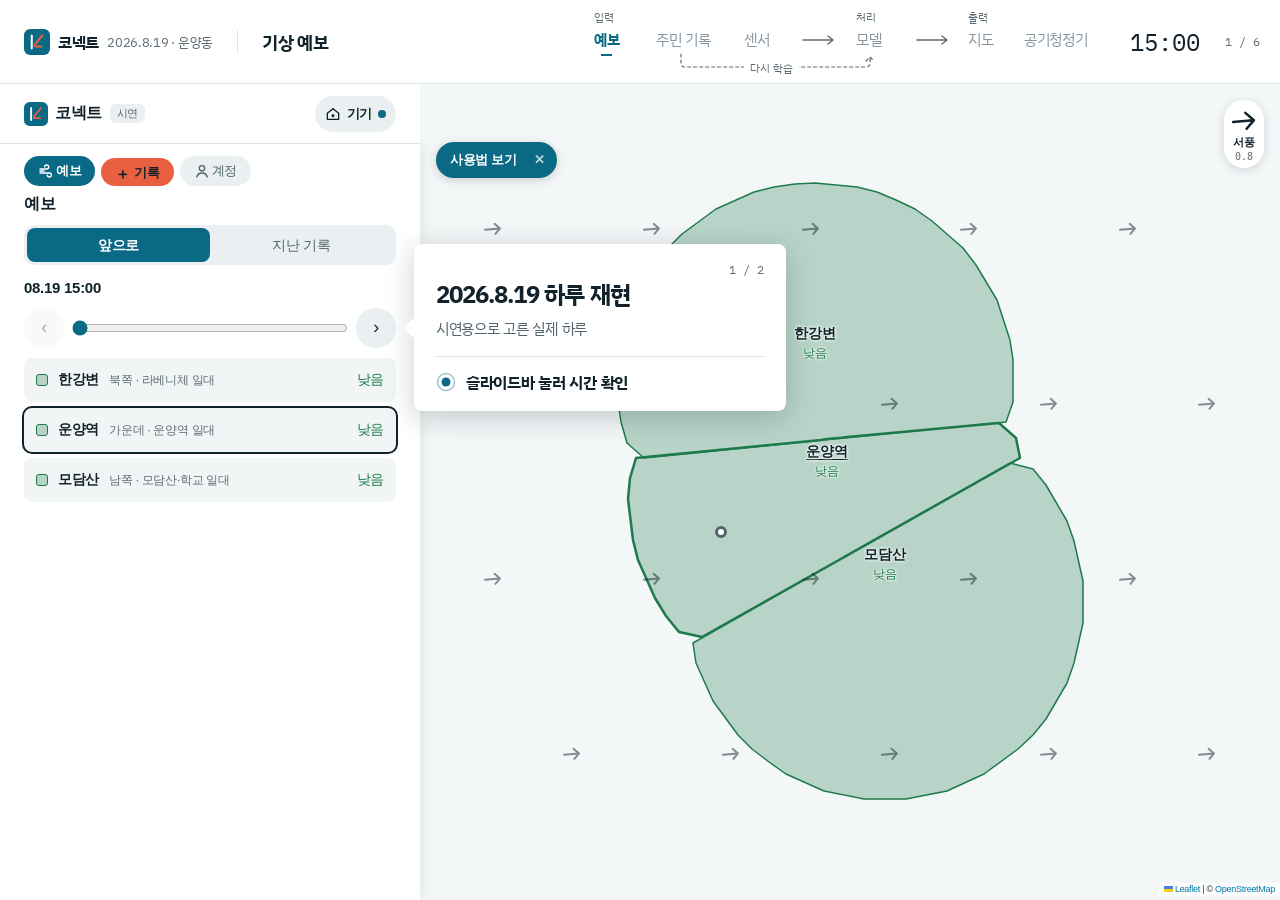
==== demo/index.html @ 304fc971 "부스 시연 웹 추가: 로컬(8765)과 배포본 ?demo=1 에서 열기 Co-Authored-By: Claude Opus 5.5 <noreply@anthropic.com>" ====
<!doctype html>
<html lang="ko"><head><meta charset="UTF-8"><meta name="viewport" content="width=device-width,initial-scale=1">
<title>코넥트 시연</title>
<link rel="icon" type="image/svg+xml" href="../assets/logo.svg">
<link rel="stylesheet" href="demo.css?v=12"></head>
<body>
<header id="bar">
 <div class="brand"><svg viewBox="0 0 64 64" aria-hidden="true"><rect width="64" height="64" rx="15" fill="#0A6A85"/><g transform="translate(13 12)" fill="none" stroke-width="5" stroke-linecap="round" stroke-linejoin="round"><path d="M6 4V36" stroke="#FFFFFF"/><path d="M32 4L14 26Q12 31 17 31H30" stroke="#E8603F"/></g></svg><strong>코넥트</strong><span id="brand-day"></span></div>
 <strong id="scene-name"></strong>
 <span class="grow"></span>
 <div id="flow" role="img" aria-label="흐름: 입력(예보·주민 기록·센서) → 처리(모델) → 출력(지도·공기청정기), 주민 기록과 센서는 다시 학습에 쓰인다">
  <span class="grp" style="left:0">입력</span><span class="grp" style="left:262px">처리</span><span class="grp" style="left:374px">출력</span>
  <span data-node="forecast" style="left:0">예보</span><span data-node="record" style="left:62px">주민 기록</span><span data-node="sensor" style="left:150px">센서</span>
  <span data-node="model" style="left:262px">모델</span><span data-node="map" style="left:374px">지도</span><span data-node="device" style="left:430px">공기청정기</span>
  <svg class="arrow" width="34" height="12" viewBox="0 0 34 12" style="left:208px" aria-hidden="true"><path d="M1 6H31M26 2l5 4-5 4"/></svg>
  <svg class="arrow" width="34" height="12" viewBox="0 0 34 12" style="left:322px" aria-hidden="true"><path d="M1 6H31M26 2l5 4-5 4"/></svg>
  <svg class="back" width="230" height="20" viewBox="0 0 230 20" aria-hidden="true"><path d="M1 1V10Q1 14 5 14H186Q190 14 190 10V4M186 8l4-4 4 4"/></svg>
  <span class="learn-label">다시 학습</span>
 </div>
 <time id="clock" aria-label="시연 시각">15:00</time>
 <span id="count">1 / 6</span>
</header>
<main id="stage">
 <iframe id="app" title="코넥트 실제 앱 화면"></iframe>
 <section id="over" hidden></section>
 <div id="bigclock" hidden aria-hidden="true"><svg viewBox="0 0 64 64"><circle cx="32" cy="32" r="29" fill="#fff" stroke="#12222B" stroke-width="3"/><line id="bc-hour" x1="32" y1="32" x2="32" y2="18" stroke="#12222B" stroke-width="4" stroke-linecap="round"/><line id="bc-min" x1="32" y1="32" x2="32" y2="9" stroke="#0A6A85" stroke-width="3" stroke-linecap="round"/><circle cx="32" cy="32" r="3" fill="#12222B"/></svg><time id="bc-time"></time></div>
 <div id="timeline" hidden aria-label="공기청정기 시간선"></div>
 <div id="card" hidden role="status" aria-live="polite"><i class="tail" aria-hidden="true"></i>
  <div id="c-body"><div class="c-top"><span id="c-where"></span><span id="c-step"></span></div>
   <div id="c-big"></div><div id="c-small"></div><div id="c-act" class="c-act"></div></div>
 </div>
 <div id="setup" hidden>
  <strong>시연 설정</strong>
  <button data-act="fan">공기청정기 USB 연결</button><span id="fan-state" class="muted">연결 안 됨</span>
  <button data-act="sensor">센서 USB 연결</button><span id="sensor-state" class="muted">연결 안 됨</span>
  <span id="usb-note" class="muted" hidden>USB 연결(공기청정기 · 센서): 노트북에서 직접 실행할 때만</span>
  <label><input type="checkbox" id="practice"> 센서 연습 신호 <span class="muted">(가상 · 화면에 표시됨)</span></label>
  <div class="speed" role="group" aria-label="속도"><span>속도</span><button data-speed="slow">느리게</button><button data-speed="normal">보통</button><button data-speed="fast">빠르게</button></div>
  <span id="map-state" class="muted">지도 확인 중</span>
  <button data-act="restart">처음부터</button>
 </div>
</main>
<script src="data.js?v=4"></script>
<script src="demo.js?v=12"></script>
</body></html>
---- demo/demo.css ----
/* 코넥트 시연 웹 · 실제 앱(components/odor_map/map.css)과 같은 색·글꼴·모양 규칙을 쓴다. */
@import url('https://fonts.googleapis.com/css2?family=IBM+Plex+Sans+KR:wght@400;500;700&family=Sora:wght@600;700&family=IBM+Plex+Mono:wght@500&display=swap');
:root{--ease:cubic-bezier(.23,1,.32,1);--ease-io:cubic-bezier(.77,0,.175,1);--ink:#12222B;--ink2:#52636C;--ink3:#5E6C74;--line:#DCE5E9;--land:#F4F7F8;--petrol:#0A6A85;--petrol-soft:#DDEFF4;--nose:#E8603F;
 --low:#1F7A4B;--mid:#8A5F00;--high:#BC3328;--hold:#5E6C74;--panel-w:420px;--bar-h:84px;
 --f-sans:"IBM Plex Sans KR","Noto Sans KR",Pretendard,-apple-system,"Segoe UI",sans-serif;--f-mono:"IBM Plex Mono",ui-monospace,monospace;
 font-family:var(--f-sans);color:var(--ink);background:var(--land);font-size:14px;letter-spacing:-.02em;font-variant-numeric:tabular-nums}
*{box-sizing:border-box}html,body{margin:0;height:100%;overflow:hidden}
button{font:inherit;letter-spacing:inherit;color:inherit;cursor:pointer;background:none;border:0;padding:0}
button:focus-visible{outline:3px solid var(--petrol);outline-offset:2px}
[hidden]{display:none!important}.muted{color:var(--ink3);font-size:12px}.mono{font-family:var(--f-mono);letter-spacing:0}
.lv-low{color:var(--low)}.lv-mid{color:var(--mid)}.lv-high{color:var(--high)}.lv-hold{color:var(--hold)}

/* 위쪽 띠: 장면 이름 + 흐름 지도 + 시계 */
#bar{height:var(--bar-h);display:flex;align-items:center;gap:24px;padding:0 20px 0 24px;background:#fff;border-bottom:1px solid var(--line);position:relative;z-index:5}
.brand{display:flex;align-items:center;gap:8px;white-space:nowrap}.brand svg{width:26px;height:26px}.brand strong{font-size:16px}.brand span{font-size:13px;color:var(--ink3)}
#scene-name{font-size:18px;padding-left:24px;border-left:1px solid var(--line);white-space:nowrap}
#bar .grow{flex:1}
#flow{position:relative;width:510px;height:70px;flex:none}
#flow>span{position:absolute;white-space:nowrap}
#flow .grp{top:2px;font-size:11px;letter-spacing:0;color:var(--ink3)}
#flow [data-node]{top:22px;font-size:15px;padding-bottom:4px;color:#8796A0;transition:color .3s ease}
#flow [data-node].seen{color:var(--ink);font-weight:500}
#flow [data-node].cur{color:var(--petrol);font-weight:700;box-shadow:0 9px 0 -7px var(--petrol)}
#flow .arrow{position:absolute;top:27px}#flow .arrow path{fill:none;stroke:var(--ink3);stroke-width:1.5;stroke-linecap:round;stroke-linejoin:round}
#flow .back{position:absolute;left:86px;top:46px}#flow .back path{fill:none;stroke:var(--ink3);stroke-width:1.2;stroke-linecap:round;stroke-linejoin:round;stroke-dasharray:3 3}
#flow .learn-label{left:150px;top:53px;padding:0 6px;background:#fff;font-size:11px;letter-spacing:0;color:var(--ink3);transition:color .3s ease}
#flow.learn .back path{stroke:var(--petrol);stroke-width:1.8;animation:dash 2.4s linear 2}
#flow.learn .learn-label{color:var(--petrol);font-weight:700}
@keyframes dash{to{stroke-dashoffset:-48}}
#clock{font-family:var(--f-mono);letter-spacing:0;font-size:24px;min-width:72px;text-align:right}
#count{font-family:var(--f-mono);letter-spacing:0;font-size:12px;color:var(--ink3);min-width:36px;text-align:right}

#stage{position:absolute;inset:var(--bar-h) 0 0 0}
#app{position:absolute;inset:0;width:100%;height:100%;border:0;background:var(--land)}

/* 지도 위에 얹는 설명 판 (실제 앱의 .float 과 같은 모양) */
#over{word-break:keep-all;position:absolute;left:calc(var(--panel-w) + 16px);top:16px;bottom:16px;width:min(820px,calc(100% - var(--panel-w) - 32px));background:#fff;border-radius:8px;box-shadow:0 2px 10px rgba(18,34,43,.16);padding:20px 28px 16px;display:flex;flex-direction:column;overflow:hidden;animation:fadeUp .3s var(--ease) both}
#over .label{font-size:13px;font-weight:500;color:var(--ink2)}
#over h1{margin:0;font-size:32px;line-height:1.25;letter-spacing:-.03em;text-wrap:balance}
#over .rule{height:1px;background:var(--line);margin:12px 0}
#over .foot{margin-top:auto;padding-top:12px;font-size:15px;line-height:1.4;color:var(--ink3);letter-spacing:0}
.top{display:flex;align-items:flex-start;justify-content:space-between;gap:16px}
.seg{display:flex;background:#EAF0F2;border-radius:10px;padding:3px}
.seg button{height:34px;padding:0 14px;border-radius:8px;font-size:15px;color:var(--ink2)}
.seg button[aria-pressed=true]{background:#fff;color:var(--ink);font-weight:700;box-shadow:0 1px 3px rgba(18,34,43,.14)}

/* 장면 2 · 모델 */
.verdict{display:flex;align-items:baseline;gap:14px;margin-top:0}
.verdict .word{font-size:52px;line-height:56px;font-weight:700;letter-spacing:-.04em;min-width:1.6em;opacity:0;transform:translateY(6px);transition:opacity .25s ease,transform .3s var(--ease)}
.verdict .word.show{opacity:1;transform:none}
.verdict .when{font-size:20px;color:var(--ink2)}
.model{display:flex;gap:28px;align-items:flex-start}
.compass{flex:0 0 300px;align-self:center}.compass svg{width:300px;height:191px;display:block}
.compass .wind{transition:transform .6s var(--ease-io),opacity .3s ease;transform-origin:125px 125px}
.compass .streaks path{stroke-dasharray:12 9;animation:windFlow .9s linear infinite}
@keyframes windFlow{to{stroke-dashoffset:-21}}
.why{flex:1;min-width:0}
.why h2{margin:0 0 6px;font-size:17px}
.contrib{display:grid;grid-template-columns:48px 1fr 64px;align-items:center;gap:10px;height:36px;font-size:17px}
.contrib .track{position:relative;height:14px}
.contrib .track::before{content:"";position:absolute;left:50%;top:-6px;bottom:-6px;width:1px;background:var(--line)}
.contrib .fill{position:absolute;top:0;bottom:0;border-radius:3px;transition:left .5s var(--ease-io),width .5s var(--ease-io),background-color .3s ease}
.contrib .fill.pos{background:var(--petrol)}.contrib .fill.neg{background:#CBD6DB}
.contrib .v{font-family:var(--f-mono);letter-spacing:0;font-size:16px;text-align:right}
.score{margin-top:10px}
.score .row{display:flex;justify-content:space-between;align-items:baseline;font-size:15px;color:var(--ink2)}
.score .row b{font-family:var(--f-mono);letter-spacing:0;font-size:28px;line-height:1;color:var(--ink)}
.scale{position:relative;height:16px;margin-top:4px;border-radius:4px;display:flex;overflow:hidden}
.scale i{display:block;height:100%}.scale .lo{background:rgba(31,122,75,.28)}.scale .mi{background:rgba(138,95,0,.28)}.scale .hi{background:rgba(188,51,40,.28)}
.scale-wrap{position:relative}
.needle{position:absolute;top:1px;width:2px;height:22px;background:var(--ink);transition:left .5s var(--ease-io)}
.needle::after{content:"";position:absolute;left:-4px;bottom:-5px;width:10px;height:10px;border-radius:5px;background:var(--ink)}
.ticks{position:relative;height:20px;margin-top:6px;font-size:14px;color:var(--ink3);letter-spacing:0}.ticks span{position:absolute;white-space:nowrap}.ticks span:first-child{transform:translateX(calc(-100% - 6px))}.ticks span:last-child{transform:translateX(6px)}
.hours{display:flex;gap:6px}
.hours button{flex:1;display:flex;flex-direction:column;align-items:center;gap:4px;padding:4px 0 6px;border-radius:10px}
.hours button[aria-pressed=true]{background:#F1F5F6}
.hours .t{font-size:14px;color:var(--ink3);letter-spacing:0}.hours .slot{height:36px;width:100%;max-width:40px;display:flex;align-items:flex-end}
.hours .bar{width:100%;border-radius:4px;border:1.5px solid var(--hold);background:rgba(94,108,116,.28)}
.hours .bar.low{height:12px;border-color:var(--low);background:rgba(31,122,75,.28)}.hours .bar.mid{height:24px;border-color:var(--mid);background:rgba(138,95,0,.28)}.hours .bar.high{height:36px;border-color:var(--high);background:rgba(188,51,40,.28)}
.hours .l{font-size:15px;font-weight:500}

/* 보이는 높이가 낮을 때(브라우저 창 · 1366×657 등) 모델 판을 조금 줄인다 */
@media (max-height:700px){.contrib{height:32px}.compass svg{width:280px;height:178px}.compass{flex-basis:280px}#over .rule{margin:10px 0}.hours .slot{height:32px}.hours .bar.high{height:32px}.hours .bar.mid{height:21px}}

/* 장면 5 · 센서 */
.sensor{display:flex;gap:28px;flex:1;min-height:0;margin-top:4px}
.chart{flex:1;min-width:0;position:relative;border-left:1px solid var(--line);border-bottom:1px solid var(--line)}
.chart svg{position:absolute;inset:0;width:100%;height:100%}
.chart .empty{position:absolute;inset:0;display:flex;align-items:center;justify-content:center;color:var(--ink3);font-size:18px}
.chart .tag{position:absolute;left:10px;top:8px;font-size:15px;color:var(--ink3)}.chart .tag.virt,.chart .tag.lost{color:var(--ink);font-weight:500;background:#EAF0F2;border-radius:6px;padding:2px 8px}.chart .tag.lost{color:var(--high);background:#FBE9E7}
.chart .base-tag{position:absolute;right:8px;font-size:14px;color:var(--ink3);background:rgba(255,255,255,.85);padding:0 4px}
.agree dd em.virt{font-style:normal;font-size:15px;font-weight:500;color:var(--ink);background:#EAF0F2;border-radius:6px;padding:1px 6px;letter-spacing:-.02em;margin-left:8px;vertical-align:6px}
.agree{flex:0 0 260px;margin:0}.agree div{padding:12px 0;border-bottom:1px solid var(--line);opacity:0;transform:translateY(8px);transition:opacity .35s ease,transform .45s var(--ease)}.agree div.in{opacity:1;transform:none}.agree div:first-child{padding-top:0}
.agree dt{font-size:15px;color:var(--ink3)}.agree dd{margin:4px 0 0;font-size:36px;line-height:1.15;font-weight:700;letter-spacing:-.03em}.agree dd small{display:block;margin-top:2px;font-size:15px;font-weight:400;color:var(--ink2);letter-spacing:-.02em}
.agree dd.lost{font-size:26px;color:var(--high)}

/* 장면 6 · 순환 */
.loop{display:grid;grid-template-columns:repeat(4,1fr);gap:0;margin:22px 0 0;padding:0;position:relative}
.loop::before,.loop::after{content:"";position:absolute;left:0;right:0;top:11px;height:2px;background:var(--line);z-index:0}
.loop::after{background:var(--petrol);transform-origin:left;transform:scaleX(0);animation:run calc(var(--step,.8s) * 3.4) var(--ease-io) .1s both}
.loop li{list-style:none;padding:0 16px 0 0;position:relative;z-index:1;opacity:0;animation:fadeUp .35s var(--ease) both}
.loop .n{position:relative;z-index:1;display:inline-block;font-style:normal;background:#fff;padding-right:8px;font-weight:700;font-size:15px;color:var(--petrol);line-height:24px}
.loop b{display:block;margin-top:10px;font-size:24px;letter-spacing:-.03em}.loop span{display:block;margin-top:4px;font-size:16px;color:var(--ink2);line-height:1.45}
.back-arc{margin-top:16px;font-size:16px;color:var(--petrol);font-weight:500;opacity:0;animation:fadeUp .35s var(--ease) both}
.closing{display:flex;align-items:center;gap:28px;margin-top:28px;padding-top:24px;border-top:1px solid var(--line)}
.closing img{display:block;width:152px;height:152px;flex:none;image-rendering:pixelated}
.closing p{margin:0;font-size:34px;line-height:1.25;font-weight:700;letter-spacing:-.03em}.closing p small{display:block;font-size:16px;font-weight:500;color:var(--ink2);letter-spacing:-.02em;margin-top:6px}
.closing p b{display:block;margin-top:14px;font-family:var(--f-mono);letter-spacing:0;font-size:18px;color:var(--petrol);font-weight:500}

/* 설정 */
#setup{position:absolute;right:16px;top:16px;width:300px;background:#fff;border-radius:8px;box-shadow:0 2px 10px rgba(18,34,43,.16);padding:16px;display:grid;grid-template-columns:1fr auto;gap:10px 12px;align-items:center;z-index:9;font-size:13px}
#setup strong{grid-column:1/-1;font-size:15px}#setup button{height:36px;border-radius:10px;background:#F1F5F6;padding:0 12px;text-align:left}
#setup label,#setup button[data-act=restart]{grid-column:1/-1}
#setup .speed{grid-column:1/-1;display:flex;align-items:center;gap:6px}#setup .speed span{margin-right:4px}#setup .speed button{height:32px;padding:0 10px}#setup .speed button[aria-pressed=true]{background:var(--petrol);color:#fff;font-weight:700}
#setup #usb-note{grid-column:1/-1;font-size:13px}
#setup #map-state{grid-column:1/-1;font-size:13px}#setup #map-state.warn{color:var(--high);font-weight:500}

@keyframes fadeUp{from{opacity:0;transform:translateY(8px)}to{opacity:1;transform:none}}
@keyframes appear{from{opacity:0;transform:scale(.96)}to{opacity:1;transform:none}}
@keyframes run{to{transform:scaleX(1)}}
@media (prefers-reduced-motion:reduce){*{transition-duration:.01ms!important}.go,#flow.learn .back path{animation:none!important}#over,.loop li,.back-arc,#card.in,#c-body.swap{animation-name:fade!important}.loop::after{animation:none;transform:none}}
@keyframes fade{from{opacity:0}to{opacity:1}}

/* 안내 카드: 눌러야 할 곳 옆에 뜬다 (흰 판 · 둥글기 8 · 제목 위 이름표 없음) */
#card{position:absolute;left:0;top:0;z-index:8;width:372px;padding:18px 22px 18px;background:#fff;border-radius:8px;box-shadow:0 6px 28px rgba(18,34,43,.22);word-break:keep-all;will-change:transform}
#card.moving{transition:transform .45s var(--ease-io)}
#card.in{animation:cardIn .22s var(--ease) both}
@keyframes cardIn{from{opacity:0;scale:.97}to{opacity:1;scale:1}}
#card .tail{position:absolute;width:16px;height:16px;background:#fff;transform:rotate(45deg);display:none}
#card[data-side=below] .tail{display:block;top:-7px;left:calc(var(--tail) - 8px)}
#card[data-side=above] .tail{display:block;bottom:-7px;left:calc(var(--tail) - 8px)}
#card[data-side=right] .tail{display:block;left:-7px;top:calc(var(--tail) - 8px)}
#card[data-side=left] .tail{display:block;right:-7px;top:calc(var(--tail) - 8px)}
#c-body{position:relative}#c-body.swap{animation:fade .25s ease both}
.c-top{display:flex;justify-content:space-between;align-items:baseline;gap:12px}
#c-where{display:none}.c-top{justify-content:flex-end}.c-top:has(#c-step:empty){display:none}
#c-step{font-family:var(--f-mono);letter-spacing:0;font-size:12px;color:var(--ink3)}
#c-big{margin-top:2px;font-size:24px;line-height:31px;font-weight:700;letter-spacing:-.04em}
#c-small{margin-top:8px;font-size:15px;line-height:22px;color:var(--ink2)}
.c-act{margin-top:16px;padding-top:14px;border-top:1px solid var(--line);display:flex;align-items:center;gap:10px;font-size:16px;font-weight:700}
.c-act svg{width:20px;height:20px;flex:none}
.c-act.has-btn{justify-content:flex-end;font-weight:400}
.c-act .watch{font-size:15px;font-weight:400;color:var(--ink3)}
.go{height:44px;padding:0 20px;border-radius:8px;background:var(--petrol);color:#fff;font-weight:700;font-size:16px;white-space:nowrap;transition:transform .16s var(--ease);animation:appear .2s var(--ease) both,pulse 1.4s var(--ease) .3s infinite}
.go:active,#setup button:active{transform:scale(.97)}
#setup button{transition:transform .16s var(--ease),background-color .15s ease}
@media (hover:hover) and (pointer:fine){#setup button:hover{background:#E4ECEF}#setup .speed button[aria-pressed=true]:hover{background:var(--petrol)}}
@keyframes pulse{0%{box-shadow:0 0 0 0 rgba(10,106,133,.6)}100%{box-shadow:0 0 0 14px rgba(10,106,133,0)}}

/* 공기청정기 시간선 (지도 아래) */
#timeline{position:absolute;left:calc(var(--panel-w) + 16px);right:16px;bottom:28px;height:128px;padding:0 56px;background:#fff;border-radius:8px;box-shadow:0 2px 10px rgba(18,34,43,.16);z-index:6;animation:fadeUp .3s var(--ease) both}
#timeline.intro{animation:fadeUp .3s var(--ease) both,tlIntro 1.6s var(--ease) .3s 1}
@keyframes tlIntro{0%{box-shadow:0 2px 10px rgba(18,34,43,.16),0 0 0 0 rgba(10,106,133,.55)}60%{box-shadow:0 2px 10px rgba(18,34,43,.16),0 0 0 14px rgba(10,106,133,0)}100%{box-shadow:0 2px 10px rgba(18,34,43,.16),0 0 0 0 rgba(10,106,133,0)}}
#timeline.kick .band{animation:bandKick .9s var(--ease) 1}
@keyframes bandKick{0%{background:var(--petrol)}100%{background:#BFE3EC}}
#timeline .fan{width:18px;height:18px;margin-right:5px;vertical-align:-3px;color:var(--ink3)}
#timeline.running .fan{color:var(--petrol);animation:spin .9s linear infinite}
@keyframes spin{to{transform:rotate(360deg)}}
#timeline .tl{position:relative;height:100%}
#timeline .axis{position:absolute;left:0;right:0;top:45px;height:2px;background:var(--line)}
#timeline .band{position:absolute;top:41px;height:10px;border-radius:5px;background:var(--petrol-soft);transition:background-color .3s ease}
#timeline.running .band{background:#BFE3EC}
#timeline .pt{position:absolute;top:40px;width:12px;height:12px;margin-left:-6px;border-radius:6px;background:var(--ink);box-shadow:0 0 0 3px #fff}
#timeline .pt.odor{background:var(--high)}#timeline .pt.off{background:var(--ink3)}
#timeline .pt.now{background:var(--petrol);width:14px;height:14px;margin-left:-7px;top:39px;z-index:2}
#timeline .pt.on.lit{background:var(--petrol);animation:litPop .5s var(--ease)}
#timeline .lb{position:absolute;transform:translateX(-50%);text-align:center;white-space:nowrap;font-size:16px}
#timeline .lb b{display:block;font-family:var(--f-mono);letter-spacing:0;font-size:17px;font-weight:500}
#timeline .lb span{display:block;font-size:17px;font-weight:700}
#timeline .lb.below{top:60px}#timeline .lb.above{top:0;color:var(--high);font-weight:700}#timeline .lb.above b{display:inline;color:var(--ink)}
#timeline .lb.off span{color:var(--ink3);font-weight:500}
#timeline .lb.on.lit span{color:var(--petrol)}
#timeline .nowlb span{color:var(--petrol)}#timeline .nowlb.hide{opacity:0}
#timeline .lead{position:absolute;top:22px;line-height:16px;text-align:center;font-size:14px;color:var(--petrol);font-weight:700;border-bottom:1px dashed var(--petrol);padding-bottom:2px}
@keyframes litPop{0%{transform:scale(1)}40%{transform:scale(1.6)}100%{transform:scale(1)}}

/* 시계가 흐르는 동안의 큰 시계 (지도 가운데) */
#bigclock{position:absolute;left:calc(var(--panel-w) + (100% - var(--panel-w)) / 2);top:34%;transform:translate(-50%,-50%);z-index:7;display:flex;align-items:center;gap:18px;padding:14px 26px 14px 18px;background:#fff;border-radius:8px;box-shadow:0 6px 28px rgba(18,34,43,.22);animation:bigIn .25s var(--ease) both;pointer-events:none}
#bigclock svg{width:68px;height:68px}
#bigclock time{font-family:var(--f-mono);letter-spacing:0;font-size:64px;line-height:1;font-weight:500}
#bigclock.out{animation:bigOut .25s ease both}
@keyframes bigIn{from{opacity:0;transform:translate(-50%,-50%) scale(.94)}to{opacity:1;transform:translate(-50%,-50%)}}
@keyframes bigOut{to{opacity:0;transform:translate(-50%,-60%) scale(.9)}}
#clock.land{animation:land .6s var(--ease) 1}
@keyframes land{0%{color:var(--petrol);transform:scale(1.15)}100%{color:inherit;transform:none}}
@media (prefers-reduced-motion:reduce){#bigclock,#bigclock.out{animation-name:fade!important}.compass .streaks path,#timeline.running .fan{animation:none}}
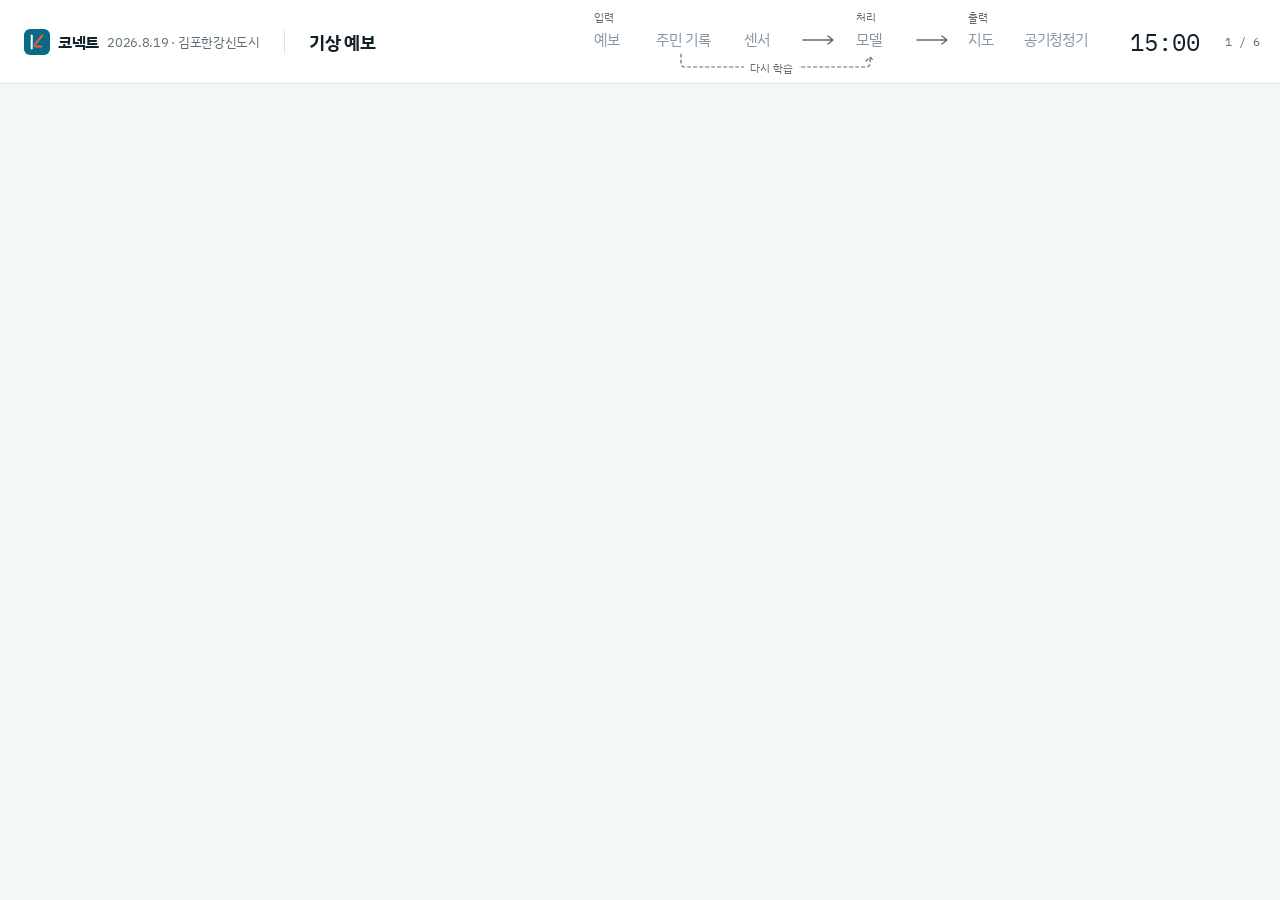
==== commit 741f87cf: "시연 웹 6번 장면: 다시 학습을 움직이는 그림으로 (기록→사건, 이전·새 모델 비교, 적용) Co-Authored-By: Claude Fable 5.2 <noreply@anthr" ====
--- a/demo/index.html
+++ b/demo/index.html
@@ -2,7 +2,7 @@
 <html lang="ko"><head><meta charset="UTF-8"><meta name="viewport" content="width=device-width,initial-scale=1">
 <title>코넥트 시연</title>
 <link rel="icon" type="image/svg+xml" href="../assets/logo.svg">
-<link rel="stylesheet" href="demo.css?v=12"></head>
+<link rel="stylesheet" href="demo.css?v=13"></head>
 <body>
 <header id="bar">
  <div class="brand"><svg viewBox="0 0 64 64" aria-hidden="true"><rect width="64" height="64" rx="15" fill="#0A6A85"/><g transform="translate(13 12)" fill="none" stroke-width="5" stroke-linecap="round" stroke-linejoin="round"><path d="M6 4V36" stroke="#FFFFFF"/><path d="M32 4L14 26Q12 31 17 31H30" stroke="#E8603F"/></g></svg><strong>코넥트</strong><span id="brand-day"></span></div>
@@ -16,6 +16,8 @@
   <svg class="arrow" width="34" height="12" viewBox="0 0 34 12" style="left:322px" aria-hidden="true"><path d="M1 6H31M26 2l5 4-5 4"/></svg>
   <svg class="back" width="230" height="20" viewBox="0 0 230 20" aria-hidden="true"><path d="M1 1V10Q1 14 5 14H186Q190 14 190 10V4M186 8l4-4 4 4"/></svg>
   <span class="learn-label">다시 학습</span>
+  <svg class="close" width="410" height="24" viewBox="0 0 410 24" aria-hidden="true"><path d="M392 1V14Q392 18 388 18H20Q16 18 16 14V5M12 9l4-4 4 4"/></svg>
+  <span class="close-label">새 모델 → 내일 예보</span>
  </div>
  <time id="clock" aria-label="시연 시각">15:00</time>
  <span id="count">1 / 6</span>
@@ -40,6 +42,6 @@
   <button data-act="restart">처음부터</button>
  </div>
 </main>
-<script src="data.js?v=4"></script>
-<script src="demo.js?v=12"></script>
+<script src="data.js?v=5"></script>
+<script src="demo.js?v=13"></script>
 </body></html>
--- a/demo/demo.css
+++ b/demo/demo.css
@@ -184,3 +184,47 @@
 #clock.land{animation:land .6s var(--ease) 1}
 @keyframes land{0%{color:var(--petrol);transform:scale(1.15)}100%{color:inherit;transform:none}}
 @media (prefers-reduced-motion:reduce){#bigclock,#bigclock.out{animation-name:fade!important}.compass .streaks path,#timeline.running .fan{animation:none}}
+
+/* 장면 6 · 다시 학습: 출력 → 입력 고리 (적용 뒤에만 보임) */
+#flow .close{position:absolute;left:0;top:44px;opacity:0;transition:opacity .3s ease}
+#flow .close path{fill:none;stroke:var(--petrol);stroke-width:2;stroke-linecap:round;stroke-linejoin:round;stroke-dasharray:440;stroke-dashoffset:440}
+#flow .close-label{left:150px;top:53px;padding:0 6px;background:#fff;font-size:11px;letter-spacing:0;color:var(--petrol);font-weight:700;opacity:0;transition:opacity .3s ease .5s}
+#flow.closed .back,#flow.closed .learn-label{opacity:0}
+#flow.closed .close,#flow.closed .close-label{opacity:1}
+#flow.closed .close path{animation:closeDraw 1.2s var(--ease-io) forwards}
+#flow.closed [data-node=forecast]{color:var(--petrol);font-weight:700}
+@keyframes closeDraw{to{stroke-dashoffset:0}}
+
+/* ① 기록 → 사건 */
+.rt{position:relative;display:grid;grid-template-columns:1fr 56px 1fr;align-items:start;margin-top:4px}
+.rt h2{margin:0 0 10px;font-size:17px;color:var(--ink2);font-weight:500}
+.rt-arrow{width:40px;height:16px;margin:120px auto 0}.rt-arrow path{fill:none;stroke:var(--ink3);stroke-width:1.5;stroke-linecap:round;stroke-linejoin:round}
+.rt .rec,.rt .ev{display:grid;grid-template-columns:22px 112px 1fr auto;align-items:center;height:52px;border-bottom:1px solid var(--line);font-size:20px;white-space:nowrap}
+.rt .ev{grid-template-columns:22px 164px 1fr auto}
+.rt .rec b,.rt .ev b{font-family:var(--f-mono);letter-spacing:0;font-weight:500;font-size:19px}
+.rt .dot{width:12px;height:12px;border-radius:6px;background:var(--nose)}
+.rt .rec{transition:opacity .4s ease}.rt .rec.gone{opacity:.28}
+.rt .ev{opacity:0;transform:translateX(-6px);transition:opacity .3s ease,transform .4s var(--ease)}
+.rt .ev.in{opacity:1;transform:none}
+.rt .ev .dot{background:var(--petrol)}.rt .ev.merge .dot{width:16px;height:16px;border-radius:8px;margin-left:-2px;animation:litPop .5s var(--ease)}
+.rt .ev em{font-style:normal;font-size:15px;color:var(--ink3)}.rt .ev.merge em{color:var(--petrol);font-weight:700}
+.rt .total{display:flex;align-items:baseline;gap:8px;margin-bottom:6px}
+.rt .total b{font-family:var(--f-mono);letter-spacing:0;font-size:44px;line-height:1;font-weight:500;display:inline-block}
+.rt .total b.tick{animation:land .6s var(--ease) 1}
+.rt .total span{font-size:18px;color:var(--ink2)}
+.rt .fly{position:absolute;width:12px;height:12px;border-radius:6px;background:var(--nose);transform:translate(-50%,-50%);z-index:3;pointer-events:none}
+
+/* ② 이전 모델 · 새 모델 */
+.cmp{display:grid;grid-template-columns:1fr 1fr;gap:24px;margin-top:8px}
+.cmp .m{padding:20px 22px 16px}
+.cmp .m{border:1px solid var(--line);border-radius:8px;padding:16px 20px 12px;transition:border-color .3s ease,box-shadow .3s ease,opacity .3s ease}
+.cmp .hd{display:flex;align-items:baseline;gap:10px;flex-wrap:wrap}.cmp .hd b{font-size:22px;letter-spacing:-.03em}.cmp .hd span{font-size:15px;color:var(--ink3)}
+.cmp .hd em{margin-left:auto;font-style:normal;font-size:15px;font-weight:700;color:var(--petrol);opacity:0;transition:opacity .3s ease}
+.cmp .auc{display:flex;align-items:baseline;gap:10px;margin:10px 0 8px}.cmp .auc span{font-size:15px;color:var(--ink2)}
+.cmp .auc b{font-family:var(--f-mono);letter-spacing:0;font-size:52px;line-height:1;font-weight:500}
+.cmp .contrib{grid-template-columns:40px 1fr 52px;height:46px;font-size:19px}
+.cmp .contrib .track::before{display:none}.cmp .contrib .track{background:#F1F5F6;border-radius:3px}
+.cmp .contrib .fill{left:0;width:0;transition:width .7s var(--ease-io)}
+.cmp .m.chosen{border-color:var(--petrol);box-shadow:0 0 0 1px var(--petrol)}.cmp .m.chosen .hd em{opacity:1}
+.cmp .m.dim{opacity:.5}
+@media (prefers-reduced-motion:reduce){#flow.closed .close path{animation:none;stroke-dashoffset:0}.rt .total b.tick,.rt .ev.merge .dot{animation:none}}
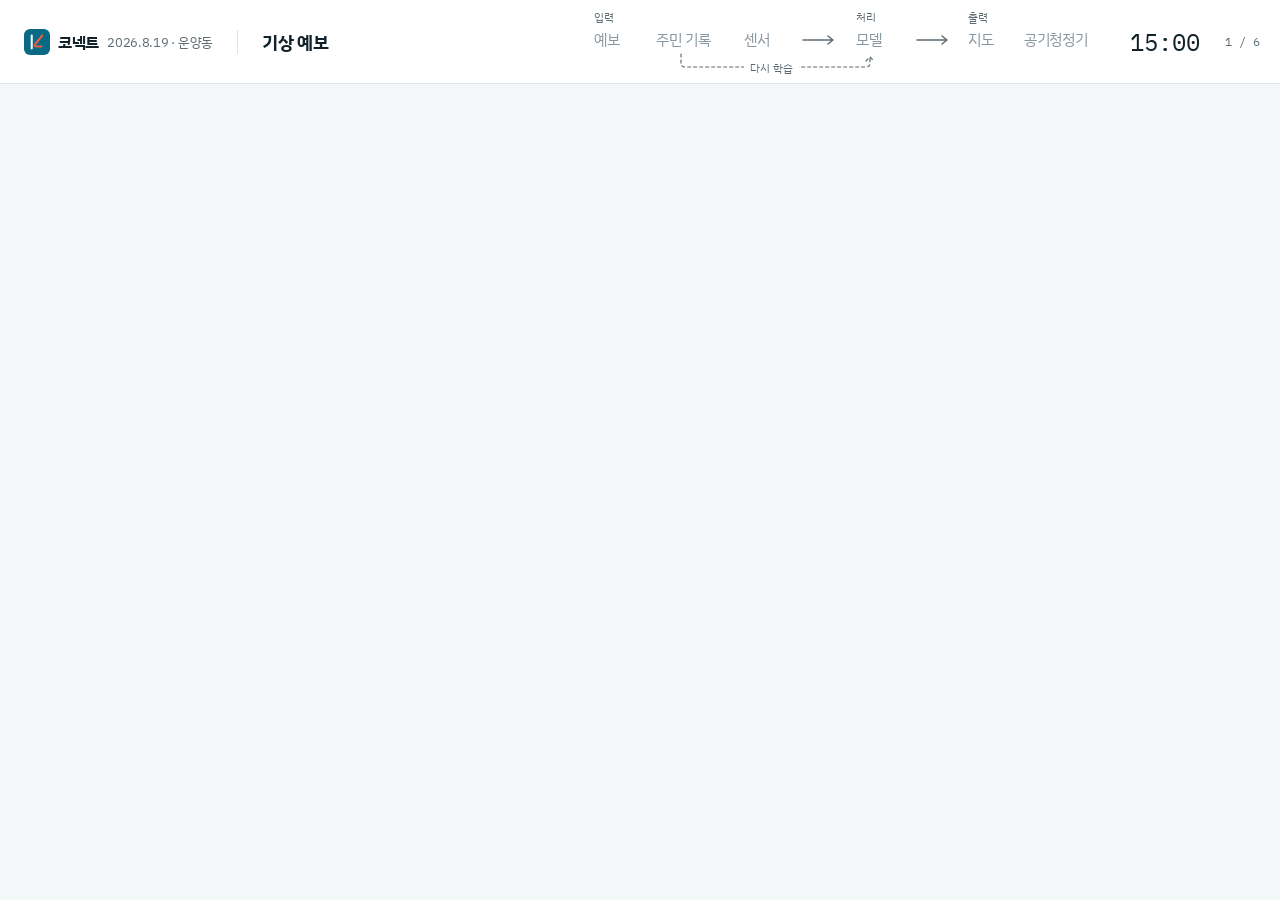
==== commit 266d7d2a: "Survey branch prep: bring browser demo, map files, logo; preview loads - Add: assets/logo.svg - Add:" ====
--- a/demo/index.html
+++ b/demo/index.html
@@ -2,7 +2,7 @@
 <html lang="ko"><head><meta charset="UTF-8"><meta name="viewport" content="width=device-width,initial-scale=1">
 <title>코넥트 시연</title>
 <link rel="icon" type="image/svg+xml" href="../assets/logo.svg">
-<link rel="stylesheet" href="demo.css?v=13"></head>
+<link rel="stylesheet" href="demo.css?v=12"></head>
 <body>
 <header id="bar">
  <div class="brand"><svg viewBox="0 0 64 64" aria-hidden="true"><rect width="64" height="64" rx="15" fill="#0A6A85"/><g transform="translate(13 12)" fill="none" stroke-width="5" stroke-linecap="round" stroke-linejoin="round"><path d="M6 4V36" stroke="#FFFFFF"/><path d="M32 4L14 26Q12 31 17 31H30" stroke="#E8603F"/></g></svg><strong>코넥트</strong><span id="brand-day"></span></div>
@@ -16,8 +16,6 @@
   <svg class="arrow" width="34" height="12" viewBox="0 0 34 12" style="left:322px" aria-hidden="true"><path d="M1 6H31M26 2l5 4-5 4"/></svg>
   <svg class="back" width="230" height="20" viewBox="0 0 230 20" aria-hidden="true"><path d="M1 1V10Q1 14 5 14H186Q190 14 190 10V4M186 8l4-4 4 4"/></svg>
   <span class="learn-label">다시 학습</span>
-  <svg class="close" width="410" height="24" viewBox="0 0 410 24" aria-hidden="true"><path d="M392 1V14Q392 18 388 18H20Q16 18 16 14V5M12 9l4-4 4 4"/></svg>
-  <span class="close-label">새 모델 → 내일 예보</span>
  </div>
  <time id="clock" aria-label="시연 시각">15:00</time>
  <span id="count">1 / 6</span>
@@ -42,6 +40,6 @@
   <button data-act="restart">처음부터</button>
  </div>
 </main>
-<script src="data.js?v=5"></script>
-<script src="demo.js?v=13"></script>
+<script src="data.js?v=4"></script>
+<script src="demo.js?v=12"></script>
 </body></html>
--- a/demo/demo.css
+++ b/demo/demo.css
@@ -184,47 +184,3 @@
 #clock.land{animation:land .6s var(--ease) 1}
 @keyframes land{0%{color:var(--petrol);transform:scale(1.15)}100%{color:inherit;transform:none}}
 @media (prefers-reduced-motion:reduce){#bigclock,#bigclock.out{animation-name:fade!important}.compass .streaks path,#timeline.running .fan{animation:none}}
-
-/* 장면 6 · 다시 학습: 출력 → 입력 고리 (적용 뒤에만 보임) */
-#flow .close{position:absolute;left:0;top:44px;opacity:0;transition:opacity .3s ease}
-#flow .close path{fill:none;stroke:var(--petrol);stroke-width:2;stroke-linecap:round;stroke-linejoin:round;stroke-dasharray:440;stroke-dashoffset:440}
-#flow .close-label{left:150px;top:53px;padding:0 6px;background:#fff;font-size:11px;letter-spacing:0;color:var(--petrol);font-weight:700;opacity:0;transition:opacity .3s ease .5s}
-#flow.closed .back,#flow.closed .learn-label{opacity:0}
-#flow.closed .close,#flow.closed .close-label{opacity:1}
-#flow.closed .close path{animation:closeDraw 1.2s var(--ease-io) forwards}
-#flow.closed [data-node=forecast]{color:var(--petrol);font-weight:700}
-@keyframes closeDraw{to{stroke-dashoffset:0}}
-
-/* ① 기록 → 사건 */
-.rt{position:relative;display:grid;grid-template-columns:1fr 56px 1fr;align-items:start;margin-top:4px}
-.rt h2{margin:0 0 10px;font-size:17px;color:var(--ink2);font-weight:500}
-.rt-arrow{width:40px;height:16px;margin:120px auto 0}.rt-arrow path{fill:none;stroke:var(--ink3);stroke-width:1.5;stroke-linecap:round;stroke-linejoin:round}
-.rt .rec,.rt .ev{display:grid;grid-template-columns:22px 112px 1fr auto;align-items:center;height:52px;border-bottom:1px solid var(--line);font-size:20px;white-space:nowrap}
-.rt .ev{grid-template-columns:22px 164px 1fr auto}
-.rt .rec b,.rt .ev b{font-family:var(--f-mono);letter-spacing:0;font-weight:500;font-size:19px}
-.rt .dot{width:12px;height:12px;border-radius:6px;background:var(--nose)}
-.rt .rec{transition:opacity .4s ease}.rt .rec.gone{opacity:.28}
-.rt .ev{opacity:0;transform:translateX(-6px);transition:opacity .3s ease,transform .4s var(--ease)}
-.rt .ev.in{opacity:1;transform:none}
-.rt .ev .dot{background:var(--petrol)}.rt .ev.merge .dot{width:16px;height:16px;border-radius:8px;margin-left:-2px;animation:litPop .5s var(--ease)}
-.rt .ev em{font-style:normal;font-size:15px;color:var(--ink3)}.rt .ev.merge em{color:var(--petrol);font-weight:700}
-.rt .total{display:flex;align-items:baseline;gap:8px;margin-bottom:6px}
-.rt .total b{font-family:var(--f-mono);letter-spacing:0;font-size:44px;line-height:1;font-weight:500;display:inline-block}
-.rt .total b.tick{animation:land .6s var(--ease) 1}
-.rt .total span{font-size:18px;color:var(--ink2)}
-.rt .fly{position:absolute;width:12px;height:12px;border-radius:6px;background:var(--nose);transform:translate(-50%,-50%);z-index:3;pointer-events:none}
-
-/* ② 이전 모델 · 새 모델 */
-.cmp{display:grid;grid-template-columns:1fr 1fr;gap:24px;margin-top:8px}
-.cmp .m{padding:20px 22px 16px}
-.cmp .m{border:1px solid var(--line);border-radius:8px;padding:16px 20px 12px;transition:border-color .3s ease,box-shadow .3s ease,opacity .3s ease}
-.cmp .hd{display:flex;align-items:baseline;gap:10px;flex-wrap:wrap}.cmp .hd b{font-size:22px;letter-spacing:-.03em}.cmp .hd span{font-size:15px;color:var(--ink3)}
-.cmp .hd em{margin-left:auto;font-style:normal;font-size:15px;font-weight:700;color:var(--petrol);opacity:0;transition:opacity .3s ease}
-.cmp .auc{display:flex;align-items:baseline;gap:10px;margin:10px 0 8px}.cmp .auc span{font-size:15px;color:var(--ink2)}
-.cmp .auc b{font-family:var(--f-mono);letter-spacing:0;font-size:52px;line-height:1;font-weight:500}
-.cmp .contrib{grid-template-columns:40px 1fr 52px;height:46px;font-size:19px}
-.cmp .contrib .track::before{display:none}.cmp .contrib .track{background:#F1F5F6;border-radius:3px}
-.cmp .contrib .fill{left:0;width:0;transition:width .7s var(--ease-io)}
-.cmp .m.chosen{border-color:var(--petrol);box-shadow:0 0 0 1px var(--petrol)}.cmp .m.chosen .hd em{opacity:1}
-.cmp .m.dim{opacity:.5}
-@media (prefers-reduced-motion:reduce){#flow.closed .close path{animation:none;stroke-dashoffset:0}.rt .total b.tick,.rt .ev.merge .dot{animation:none}}
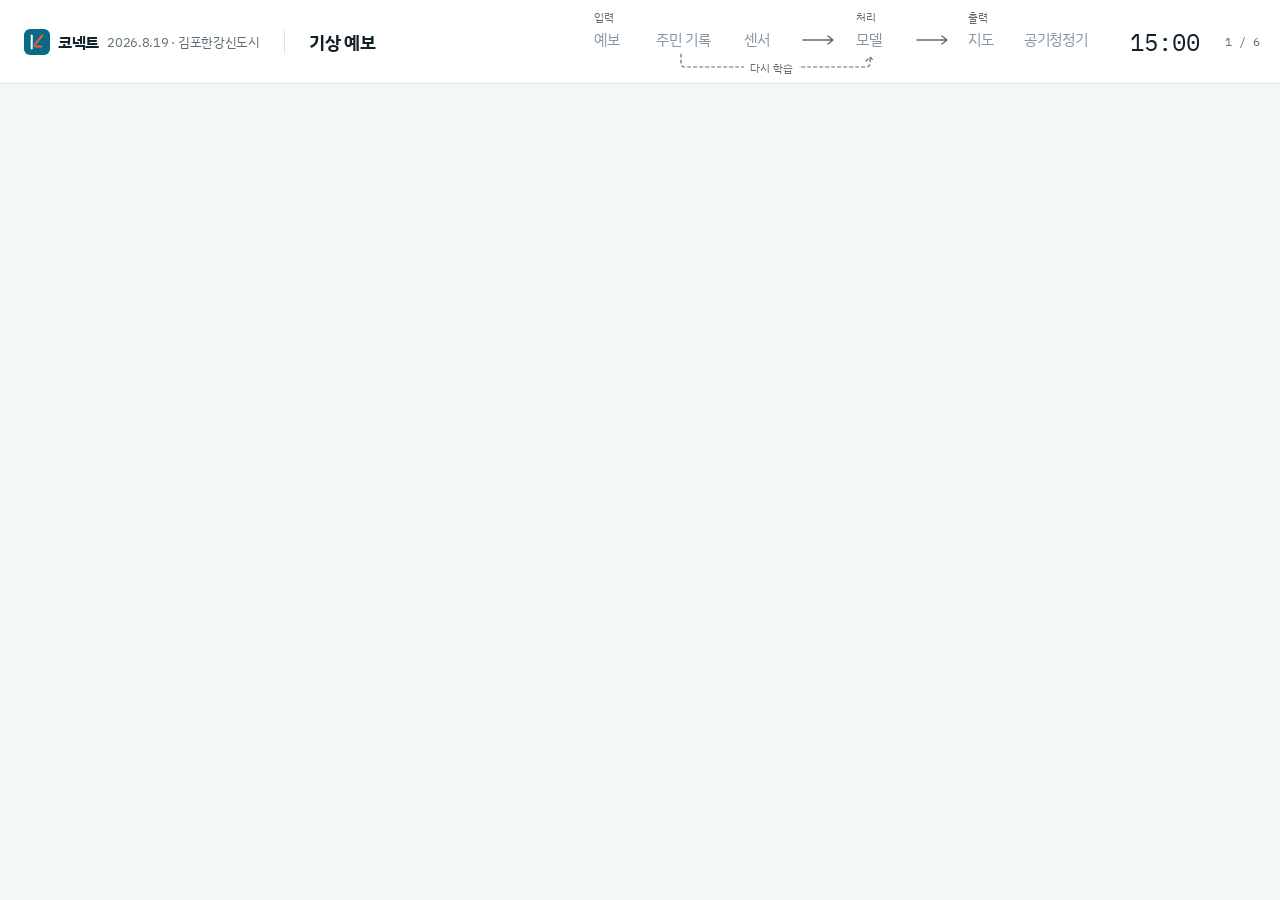
==== commit a0c657ca: "시연 웹 센서 장면: 시연용 가상 그래프 자동 표시 + '시연용' 표시 - 센서 장면에 들어가면 가상 값 그래프를 늘 그린다(실측 아님) - 제목 배지 '시연용 · 가상 데이터'," ====
--- a/demo/index.html
+++ b/demo/index.html
@@ -2,7 +2,7 @@
 <html lang="ko"><head><meta charset="UTF-8"><meta name="viewport" content="width=device-width,initial-scale=1">
 <title>코넥트 시연</title>
 <link rel="icon" type="image/svg+xml" href="../assets/logo.svg">
-<link rel="stylesheet" href="demo.css?v=12"></head>
+<link rel="stylesheet" href="demo.css?v=14"></head>
 <body>
 <header id="bar">
  <div class="brand"><svg viewBox="0 0 64 64" aria-hidden="true"><rect width="64" height="64" rx="15" fill="#0A6A85"/><g transform="translate(13 12)" fill="none" stroke-width="5" stroke-linecap="round" stroke-linejoin="round"><path d="M6 4V36" stroke="#FFFFFF"/><path d="M32 4L14 26Q12 31 17 31H30" stroke="#E8603F"/></g></svg><strong>코넥트</strong><span id="brand-day"></span></div>
@@ -16,6 +16,8 @@
   <svg class="arrow" width="34" height="12" viewBox="0 0 34 12" style="left:322px" aria-hidden="true"><path d="M1 6H31M26 2l5 4-5 4"/></svg>
   <svg class="back" width="230" height="20" viewBox="0 0 230 20" aria-hidden="true"><path d="M1 1V10Q1 14 5 14H186Q190 14 190 10V4M186 8l4-4 4 4"/></svg>
   <span class="learn-label">다시 학습</span>
+  <svg class="close" width="410" height="24" viewBox="0 0 410 24" aria-hidden="true"><path d="M392 1V14Q392 18 388 18H20Q16 18 16 14V5M12 9l4-4 4 4"/></svg>
+  <span class="close-label">새 모델 → 내일 예보</span>
  </div>
  <time id="clock" aria-label="시연 시각">15:00</time>
  <span id="count">1 / 6</span>
@@ -34,12 +36,12 @@
   <button data-act="fan">공기청정기 USB 연결</button><span id="fan-state" class="muted">연결 안 됨</span>
   <button data-act="sensor">센서 USB 연결</button><span id="sensor-state" class="muted">연결 안 됨</span>
   <span id="usb-note" class="muted" hidden>USB 연결(공기청정기 · 센서): 노트북에서 직접 실행할 때만</span>
-  <label><input type="checkbox" id="practice"> 센서 연습 신호 <span class="muted">(가상 · 화면에 표시됨)</span></label>
+  <label><input type="checkbox" id="practice"> 센서 가상 값 <span class="muted">(시연용 · 화면에 표시됨)</span></label>
   <div class="speed" role="group" aria-label="속도"><span>속도</span><button data-speed="slow">느리게</button><button data-speed="normal">보통</button><button data-speed="fast">빠르게</button></div>
   <span id="map-state" class="muted">지도 확인 중</span>
   <button data-act="restart">처음부터</button>
  </div>
 </main>
-<script src="data.js?v=4"></script>
-<script src="demo.js?v=12"></script>
+<script src="data.js?v=5"></script>
+<script src="demo.js?v=14"></script>
 </body></html>
--- a/demo/demo.css
+++ b/demo/demo.css
@@ -184,3 +184,48 @@
 #clock.land{animation:land .6s var(--ease) 1}
 @keyframes land{0%{color:var(--petrol);transform:scale(1.15)}100%{color:inherit;transform:none}}
 @media (prefers-reduced-motion:reduce){#bigclock,#bigclock.out{animation-name:fade!important}.compass .streaks path,#timeline.running .fan{animation:none}}
+
+/* 장면 6 · 다시 학습: 출력 → 입력 고리 (적용 뒤에만 보임) */
+#flow .close{position:absolute;left:0;top:44px;opacity:0;transition:opacity .3s ease}
+#flow .close path{fill:none;stroke:var(--petrol);stroke-width:2;stroke-linecap:round;stroke-linejoin:round;stroke-dasharray:440;stroke-dashoffset:440}
+#flow .close-label{left:150px;top:53px;padding:0 6px;background:#fff;font-size:11px;letter-spacing:0;color:var(--petrol);font-weight:700;opacity:0;transition:opacity .3s ease .5s}
+#flow.closed .back,#flow.closed .learn-label{opacity:0}
+#flow.closed .close,#flow.closed .close-label{opacity:1}
+#flow.closed .close path{animation:closeDraw 1.2s var(--ease-io) forwards}
+#flow.closed [data-node=forecast]{color:var(--petrol);font-weight:700}
+@keyframes closeDraw{to{stroke-dashoffset:0}}
+
+/* ① 기록 → 사건 */
+.rt{position:relative;display:grid;grid-template-columns:1fr 56px 1fr;align-items:start;margin-top:4px}
+.rt h2{margin:0 0 10px;font-size:17px;color:var(--ink2);font-weight:500}
+.rt-arrow{width:40px;height:16px;margin:120px auto 0}.rt-arrow path{fill:none;stroke:var(--ink3);stroke-width:1.5;stroke-linecap:round;stroke-linejoin:round}
+.rt .rec,.rt .ev{display:grid;grid-template-columns:22px 112px 1fr auto;align-items:center;height:52px;border-bottom:1px solid var(--line);font-size:20px;white-space:nowrap}
+.rt .ev{grid-template-columns:22px 164px 1fr auto}
+.rt .rec b,.rt .ev b{font-family:var(--f-mono);letter-spacing:0;font-weight:500;font-size:19px}
+.rt .dot{width:12px;height:12px;border-radius:6px;background:var(--nose)}
+.rt .rec{transition:opacity .4s ease}.rt .rec.gone{opacity:.28}
+.rt .ev{opacity:0;transform:translateX(-6px);transition:opacity .3s ease,transform .4s var(--ease)}
+.rt .ev.in{opacity:1;transform:none}
+.rt .ev .dot{background:var(--petrol)}.rt .ev.merge .dot{width:16px;height:16px;border-radius:8px;margin-left:-2px;animation:litPop .5s var(--ease)}
+.rt .ev em{font-style:normal;font-size:15px;color:var(--ink3)}.rt .ev.merge em{color:var(--petrol);font-weight:700}
+.rt .total{display:flex;align-items:baseline;gap:8px;margin-bottom:6px}
+.rt .total b{font-family:var(--f-mono);letter-spacing:0;font-size:44px;line-height:1;font-weight:500;display:inline-block}
+.rt .total b.tick{animation:land .6s var(--ease) 1}
+.rt .total span{font-size:18px;color:var(--ink2)}
+.rt .fly{position:absolute;width:12px;height:12px;border-radius:6px;background:var(--nose);transform:translate(-50%,-50%);z-index:3;pointer-events:none}
+
+/* ② 이전 모델 · 새 모델 */
+.cmp{display:grid;grid-template-columns:1fr 1fr;gap:24px;margin-top:8px}
+.cmp .m{padding:20px 22px 16px}
+.cmp .m{border:1px solid var(--line);border-radius:8px;padding:16px 20px 12px;transition:border-color .3s ease,box-shadow .3s ease,opacity .3s ease}
+.cmp .hd{display:flex;align-items:baseline;gap:10px;flex-wrap:wrap}.cmp .hd b{font-size:22px;letter-spacing:-.03em}.cmp .hd span{font-size:15px;color:var(--ink3)}
+.cmp .hd em{margin-left:auto;font-style:normal;font-size:15px;font-weight:700;color:var(--petrol);opacity:0;transition:opacity .3s ease}
+.cmp .auc{display:flex;align-items:baseline;gap:10px;margin:10px 0 8px}.cmp .auc span{font-size:15px;color:var(--ink2)}
+.cmp .auc b{font-family:var(--f-mono);letter-spacing:0;font-size:52px;line-height:1;font-weight:500}
+.cmp .contrib{grid-template-columns:40px 1fr 52px;height:46px;font-size:19px}
+.cmp .contrib .track::before{display:none}.cmp .contrib .track{background:#F1F5F6;border-radius:3px}
+.cmp .contrib .fill{left:0;width:0;transition:width .7s var(--ease-io)}
+.cmp .m.chosen{border-color:var(--petrol);box-shadow:0 0 0 1px var(--petrol)}.cmp .m.chosen .hd em{opacity:1}
+.cmp .m.dim{opacity:.5}
+@media (prefers-reduced-motion:reduce){#flow.closed .close path{animation:none;stroke-dashoffset:0}.rt .total b.tick,.rt .ev.merge .dot{animation:none}}
+.demo-badge{display:inline-block;margin-left:10px;padding:3px 10px;border-radius:6px;background:#FFF1D6;color:#7A4B00;font-size:15px;font-weight:600;letter-spacing:-.01em;vertical-align:4px}
